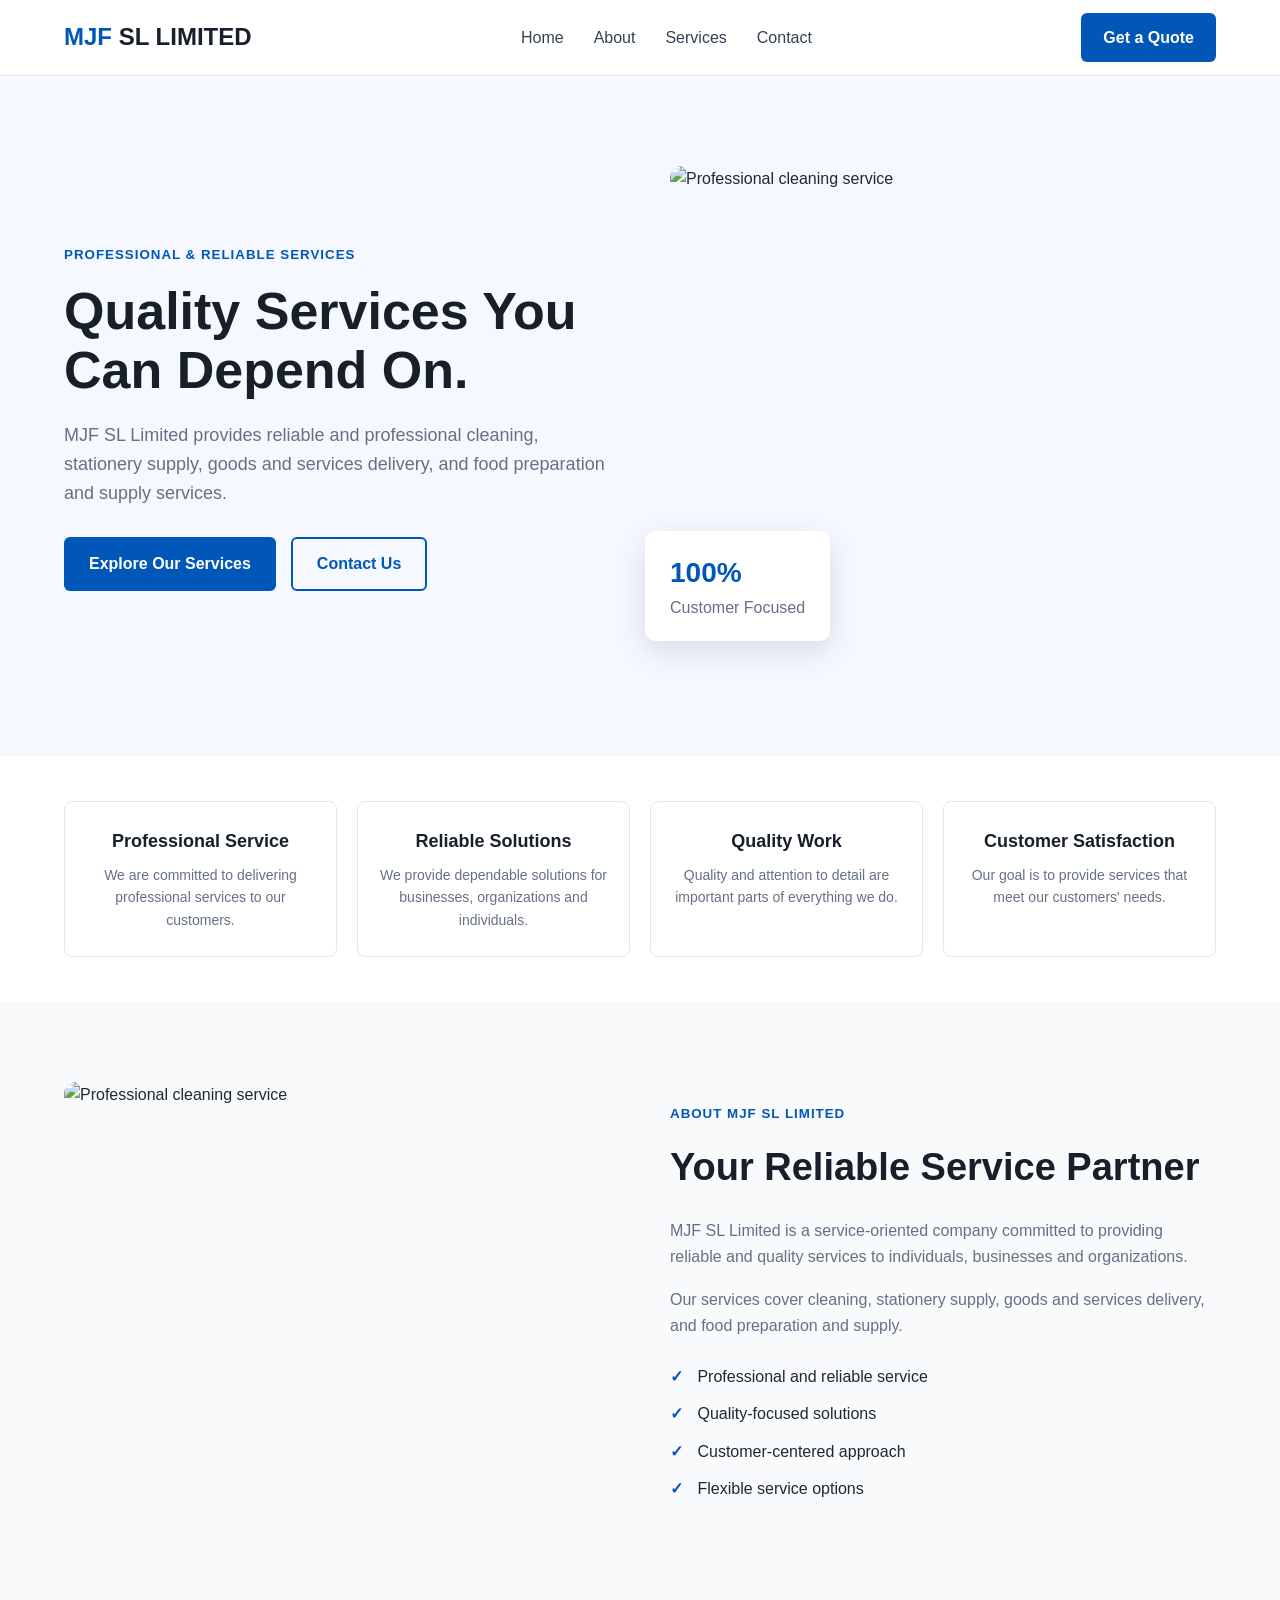
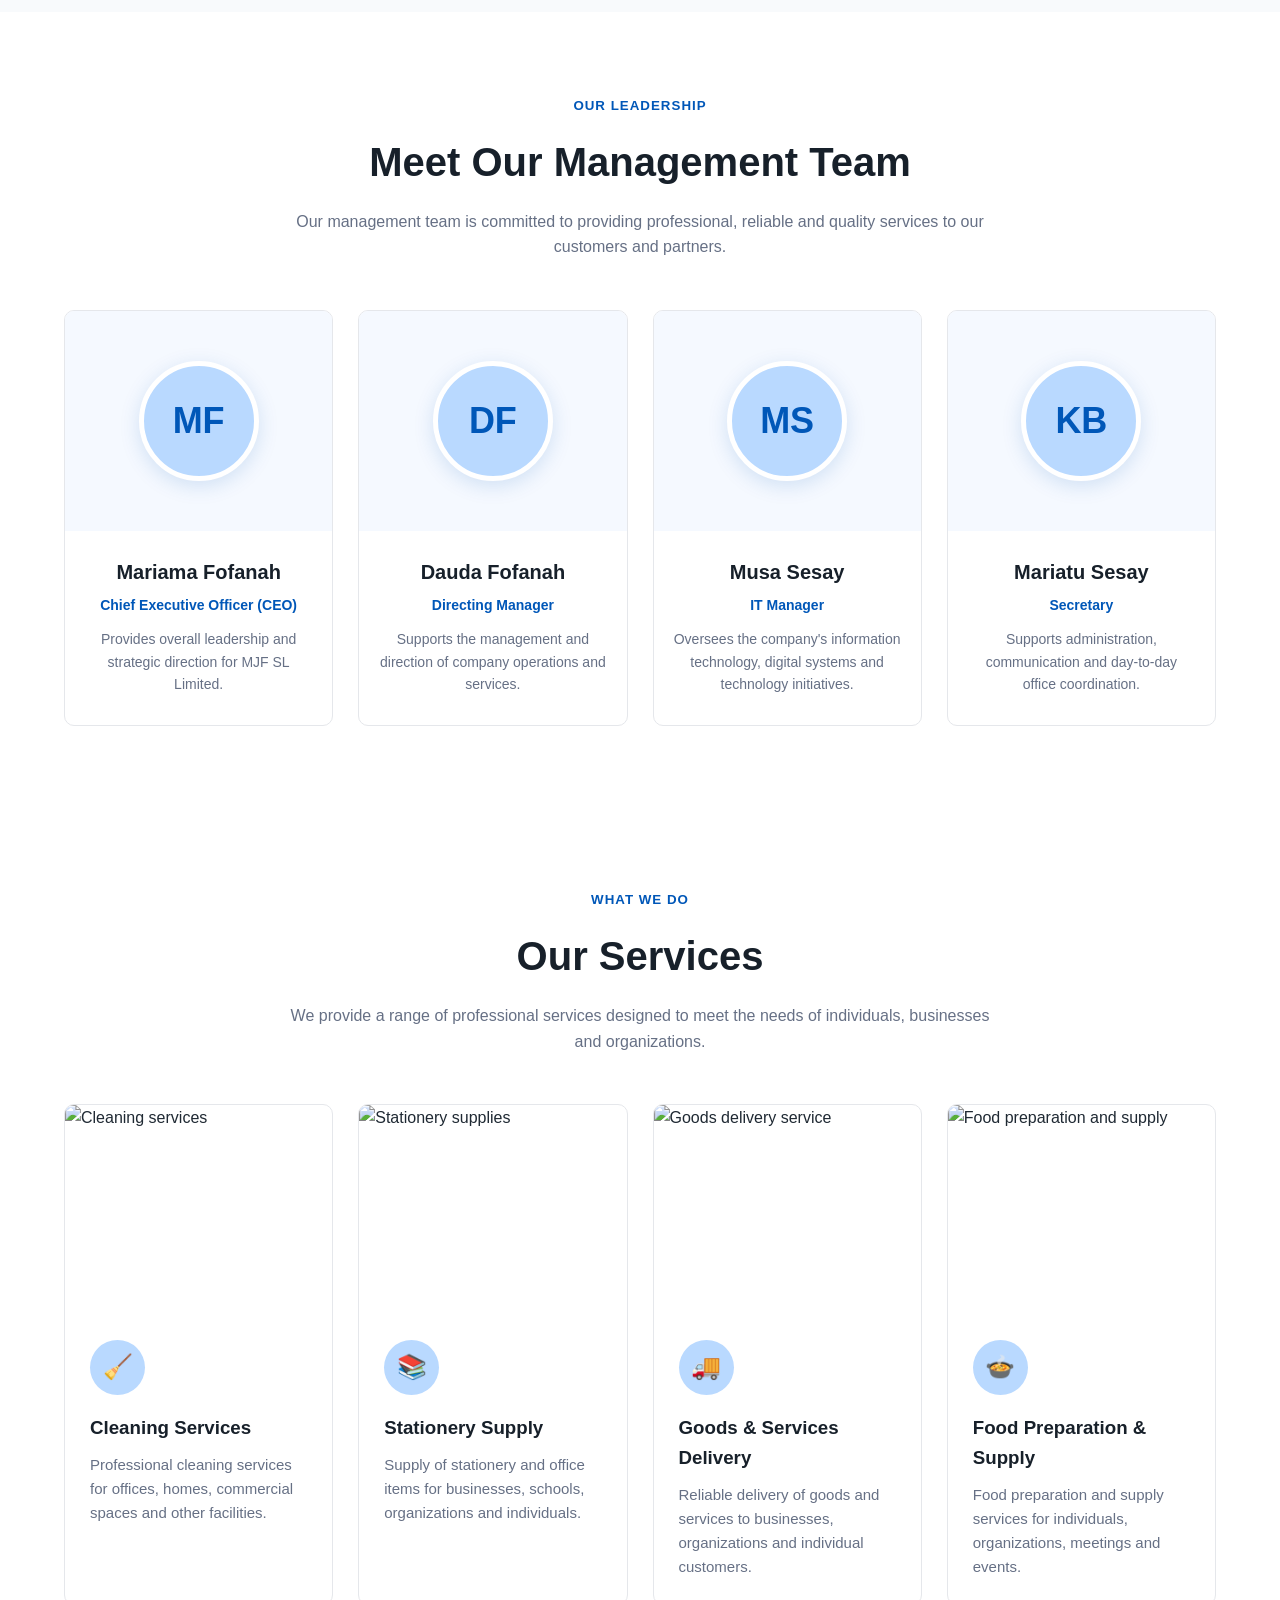
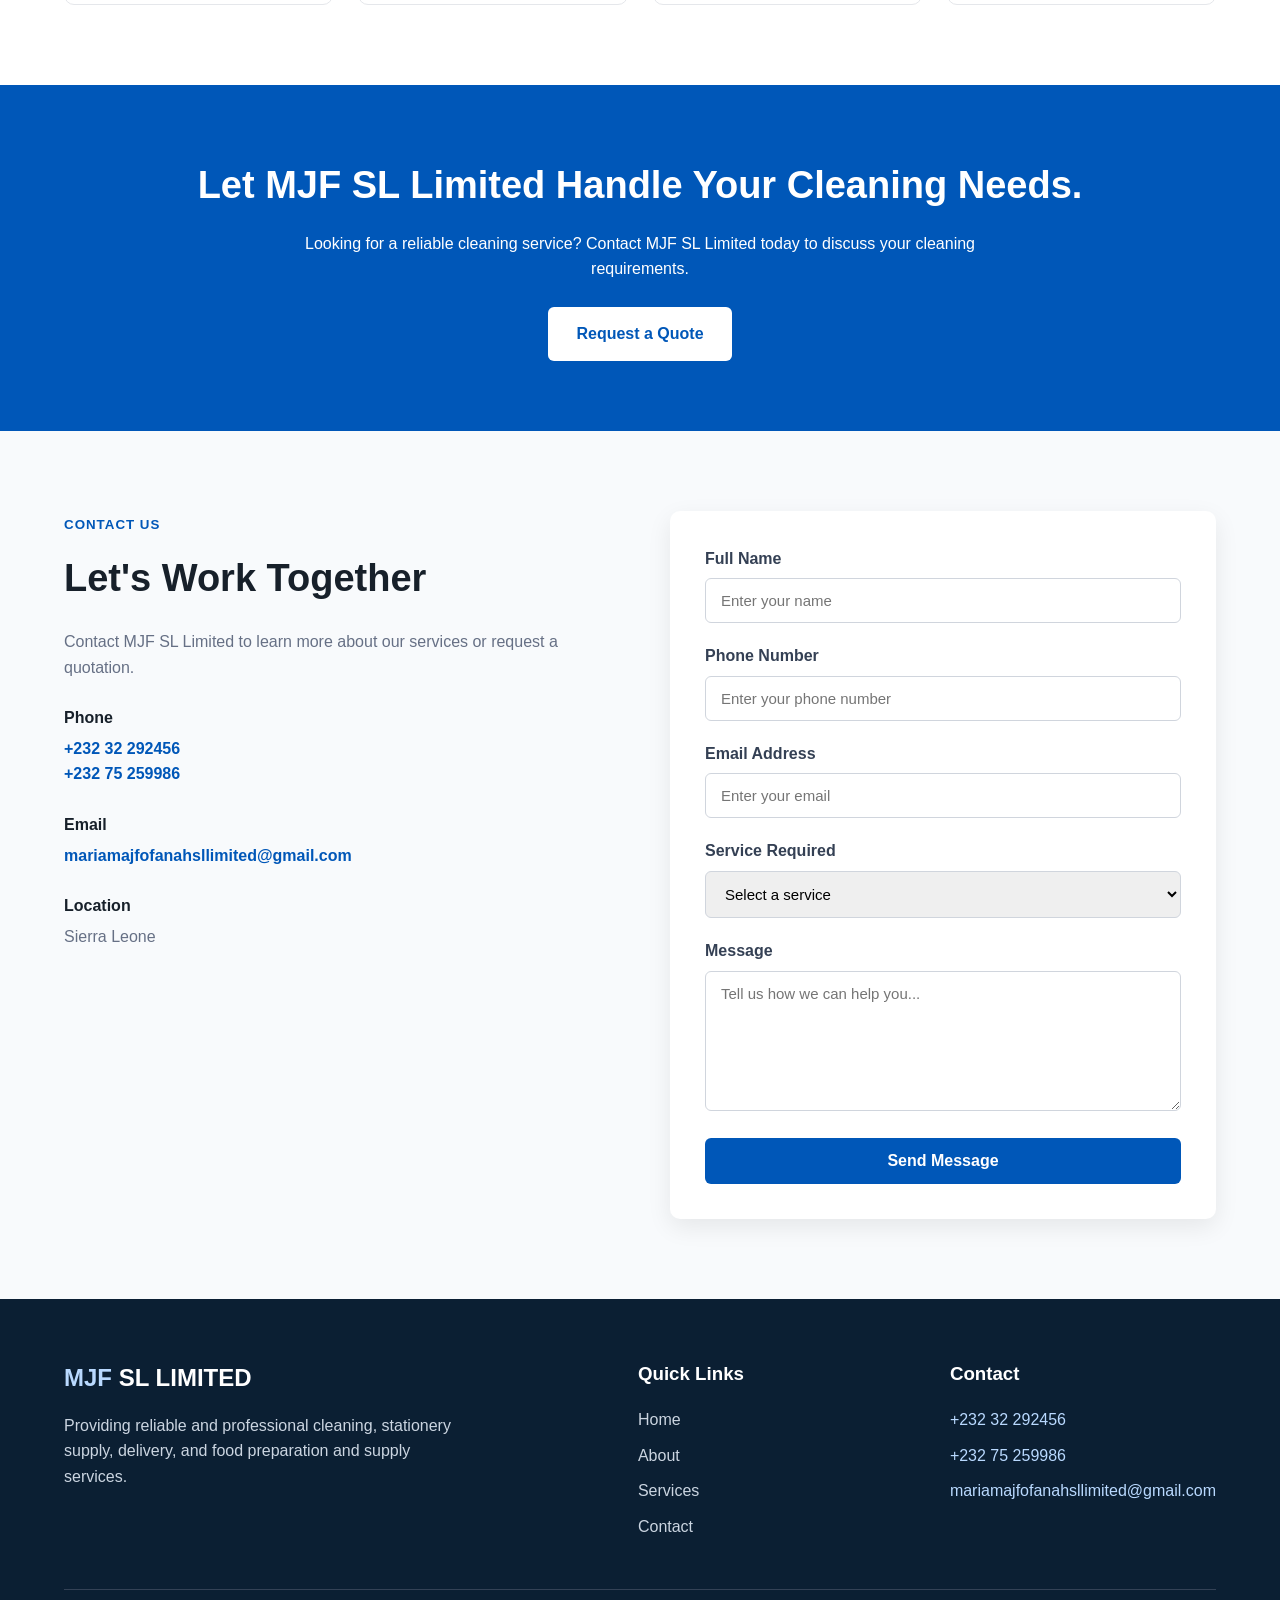
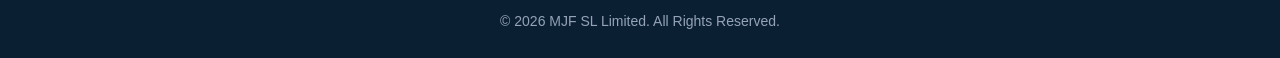
==== index.html @ 5b20e988 "my thrid commit" ====
<!DOCTYPE html>
<html lang="en">
<head>
    <meta charset="UTF-8">

    <meta name="viewport" content="width=device-width, initial-scale=1.0">

    <meta
        name="description"
        content="MJF SL Limited provides professional cleaning, stationery supply, goods delivery, and food preparation and supply services."
    >

    <title>MJF SL Limited | Professional Services</title>

    <link rel="stylesheet" href="styles/styles.css">
    <script src="js/script.js" defer></script>

</head>

<body>

    <!-- ================================
         HEADER
    ================================= -->

    <header>

        <nav class="navbar">

            <!-- Company Logo -->
            <a href="#home" class="logo">
                <span>MJF</span> SL LIMITED
            </a>


            <!-- Navigation Links -->
            <ul class="nav-links">

                <li>
                    <a href="#home">Home</a>
                </li>

                <li>
                    <a href="#about">About</a>
                </li>

                <li>
                    <a href="#services">Services</a>
                </li>

                <li>
                    <a href="#contact">Contact</a>
                </li>

            </ul>


            <!-- Get Quote Button -->
            <a href="#contact" class="nav-button">
                Get a Quote
            </a>


            <!-- Mobile Menu Button -->
            <div class="menu-toggle">
                ☰
            </div>

        </nav>

    </header>



    <!-- ================================
         HERO SECTION
    ================================= -->

    <section class="hero" id="home">

        <div class="hero-container">

            <!-- Hero Text -->

            <div class="hero-content">

                <small>
                    PROFESSIONAL & RELIABLE SERVICES
                </small>

                <h1>
                    Quality Services You Can Depend On.
                </h1>

                <p>
                    MJF SL Limited provides reliable and professional
                    cleaning, stationery supply, goods and services
                    delivery, and food preparation and supply services.
                </p>


                <div class="hero-buttons">

                    <a href="#services" class="primary-button">
                        Explore Our Services
                    </a>

                    <a href="#contact" class="secondary-button">
                        Contact Us
                    </a>

                </div>

            </div>


            <!-- Hero Image -->

            <div class="hero-image">

                <img
                    src="https://images.unsplash.com/photo-1581578731548-c64695cc6952?auto=format&fit=crop&w=900&q=80"
                    alt="Professional cleaning service"
                >

                <div class="experience-card">

                    <strong>
                        100%
                    </strong>

                    <span>
                        Customer Focused
                    </span>

                </div>

            </div>

        </div>

    </section>



    <!-- ================================
         TRUST SECTION
    ================================= -->

    <section class="trust-section">

        <div class="trust-container">

            <div class="trust-box">

                <h3>
                    Professional Service
                </h3>

                <p>
                    We are committed to delivering professional
                    services to our customers.
                </p>

            </div>


            <div class="trust-box">

                <h3>
                    Reliable Solutions
                </h3>

                <p>
                    We provide dependable solutions for businesses,
                    organizations and individuals.
                </p>

            </div>


            <div class="trust-box">

                <h3>
                    Quality Work
                </h3>

                <p>
                    Quality and attention to detail are important
                    parts of everything we do.
                </p>

            </div>


            <div class="trust-box">

                <h3>
                    Customer Satisfaction
                </h3>

                <p>
                    Our goal is to provide services that meet
                    our customers' needs.
                </p>

            </div>

        </div>

    </section>



    <!-- ================================
         ABOUT SECTION
    ================================= -->

    <section class="about" id="about">

        <div class="about-container">


            <!-- About Image -->

            <div class="about-image">

                <img
                    src="https://images.unsplash.com/photo-1527515637462-cff94eecc1ac?auto=format&fit=crop&w=900&q=80"
                    alt="Professional cleaning service"
                >

            </div>


            <!-- About Content -->

            <div class="about-content">

                <small>
                    ABOUT MJF SL LIMITED
                </small>

                <h2>
                    Your Reliable Service Partner
                </h2>

                <p>
                    MJF SL Limited is a service-oriented company
                    committed to providing reliable and quality
                    services to individuals, businesses and
                    organizations.
                </p>

                <p>
                    Our services cover cleaning, stationery supply,
                    goods and services delivery, and food preparation
                    and supply.
                </p>


                <ul class="about-list">

                    <li>
                        Professional and reliable service
                    </li>

                    <li>
                        Quality-focused solutions
                    </li>

                    <li>
                        Customer-centered approach
                    </li>

                    <li>
                        Flexible service options
                    </li>

                </ul>

            </div>

        </div>

    </section>

<!-- ================================
     LEADERSHIP TEAM SECTION
================================= -->

<section class="leadership" id="leadership">

    <div class="leadership-header">

        <small>
            OUR LEADERSHIP
        </small>

        <h2>
            Meet Our Management Team
        </h2>

        <p>
            Our management team is committed to providing
            professional, reliable and quality services to
            our customers and partners.
        </p>

    </div>


    <div class="leadership-grid">


        <!-- CEO -->

        <div class="leader-card">

            <div class="leader-image">
                <div class="leader-placeholder">
                    MF
                </div>
            </div>

            <div class="leader-content">

                <h3>
                    Mariama Fofanah
                </h3>

                <p class="leader-position">
                    Chief Executive Officer (CEO)
                </p>

                <p>
                    Provides overall leadership and strategic
                    direction for MJF SL Limited.
                </p>

            </div>

        </div>


        <!-- Directing Manager -->

        <div class="leader-card">

            <div class="leader-image">
                <div class="leader-placeholder">
                    DF
                </div>
            </div>

            <div class="leader-content">

                <h3>
                    Dauda Fofanah
                </h3>

                <p class="leader-position">
                    Directing Manager
                </p>

                <p>
                    Supports the management and direction of
                    company operations and services.
                </p>

            </div>

        </div>


        <!-- IT Manager -->

        <div class="leader-card">

            <div class="leader-image">
                <div class="leader-placeholder">
                    MS
                </div>
            </div>

            <div class="leader-content">

                <h3>
                    Musa Sesay
                </h3>

                <p class="leader-position">
                    IT Manager
                </p>

                <p>
                    Oversees the company's information technology,
                    digital systems and technology initiatives.
                </p>

            </div>

        </div>


        <!-- Secretary -->

        <div class="leader-card">

            <div class="leader-image">
                <div class="leader-placeholder">
                    KB
                </div>
            </div>

            <div class="leader-content">

                <h3>
                    Mariatu Sesay
                </h3>

                <p class="leader-position">
                    Secretary
                </p>

                <p>
                    Supports administration, communication and
                    day-to-day office coordination.
                </p>

            </div>

        </div>

    </div>

</section>

    <!-- ================================
         SERVICES SECTION
    ================================= -->

    <section class="services" id="services">


        <!-- Services Heading -->

        <div class="services-header">

            <small>
                WHAT WE DO
            </small>

            <h2>
                Our Services
            </h2>

            <p>
                We provide a range of professional services
                designed to meet the needs of individuals,
                businesses and organizations.
            </p>

        </div>


        <!-- Services Grid -->

        <div class="services-grid">


            <!-- Cleaning -->

            <div class="service-card">

                <img
                    src="https://images.unsplash.com/photo-1581578731548-c64695cc6952?auto=format&fit=crop&w=900&q=80"
                    alt="Cleaning services"
                >

                <div class="service-card-content">

                    <div class="service-icon">
                        🧹
                    </div>
                <a href="\services\cleaning.html">
                    <h3>
                        Cleaning Services
                    </h3>
                </a>

                    <p>
                        Professional cleaning services for
                        offices, homes, commercial spaces and
                        other facilities.
                    </p>

                </div>

            </div>



            <!-- Stationery -->

            <div class="service-card">

                <img
                    src="https://images.unsplash.com/photo-1456735190827-d1262f71b8a3?auto=format&fit=crop&w=900&q=80"
                    alt="Stationery supplies"
                >

                <div class="service-card-content">

                    <div class="service-icon">
                        📚
                    </div>

                    <h3>
                        Stationery Supply
                    </h3>

                    <p>
                        Supply of stationery and office items
                        for businesses, schools, organizations
                        and individuals.
                    </p>

                </div>

            </div>



            <!-- Delivery -->

            <div class="service-card">

                <img
                    src="https://images.unsplash.com/photo-1586528116493-da8b4e7f9b3c?auto=format&fit=crop&w=900&q=80"
                    alt="Goods delivery service"
                >

                <div class="service-card-content">

                    <div class="service-icon">
                        🚚
                    </div>

                    <h3>
                        Goods & Services Delivery
                    </h3>

                    <p>
                        Reliable delivery of goods and services
                        to businesses, organizations and
                        individual customers.
                    </p>

                </div>

            </div>



            <!-- Food -->

            <div class="service-card">

                <img
                    src="https://images.unsplash.com/photo-1547592180-85f173990554?auto=format&fit=crop&w=900&q=80"
                    alt="Food preparation and supply"
                >

                <div class="service-card-content">

                    <div class="service-icon">
                        🍲
                    </div>

                    <h3>
                        Food Preparation & Supply
                    </h3>

                    <p>
                        Food preparation and supply services
                        for individuals, organizations,
                        meetings and events.
                    </p>

                </div>

            </div>

        </div>

    </section>



    <!-- ================================
         CLEANING CTA
    ================================= -->

    <section class="cleaning-cta">

        <h2>
            Let MJF SL Limited Handle Your Cleaning Needs.
        </h2>

        <p>
            Looking for a reliable cleaning service?
            Contact MJF SL Limited today to discuss your
            cleaning requirements.
        </p>

        <a href="#contact" class="cta-button">
            Request a Quote
        </a>

    </section>



    <!-- ================================
         CONTACT SECTION
    ================================= -->

    <section class="contact" id="contact">

        <div class="contact-container">


            <!-- Contact Information -->

            <div class="contact-info">

                <small>
                    CONTACT US
                </small>

                <h2>
                    Let's Work Together
                </h2>

                <p>
                    Contact MJF SL Limited to learn more about
                    our services or request a quotation.
                </p>


                <!-- Phone -->

                <div class="contact-item">

                    <strong>
                        Phone
                    </strong>

                    <a href="tel:+23232292456">
                        +232 32 292456
                    </a>

                    <br>

                    <a href="tel:+23275259986">
                        +232 75 259986
                    </a>

                </div>


                <!-- Email -->

                <div class="contact-item">

                    <strong>
                        Email
                    </strong>

                    <a href="mailto:mariamajfofanahsllimited@gmail.com">
                        mariamajfofanahsllimited@gmail.com
                    </a>

                </div>


                <!-- Location -->

                <div class="contact-item">

                    <strong>
                        Location
                    </strong>

                    <p>
                        Sierra Leone
                    </p>

                </div>

            </div>



            <!-- Contact Form -->

            <div class="contact-form">

                <form id="contactForm">


                    <!-- Name -->

                    <div class="form-group">

                        <label for="name">
                            Full Name
                        </label>

                        <input
                            type="text"
                            id="name"
                            name="name"
                            placeholder="Enter your name"
                            required
                        >

                    </div>


                    <!-- Phone -->

                    <div class="form-group">

                        <label for="phone">
                            Phone Number
                        </label>

                        <input
                            type="tel"
                            id="phone"
                            name="phone"
                            placeholder="Enter your phone number"
                            required
                        >

                    </div>


                    <!-- Email -->

                    <div class="form-group">

                        <label for="email">
                            Email Address
                        </label>

                        <input
                            type="email"
                            id="email"
                            name="email"
                            placeholder="Enter your email"
                        >

                    </div>


                    <!-- Service -->

                    <div class="form-group">

                        <label for="service">
                            Service Required
                        </label>

                        <select
                            id="service"
                            name="service"
                            required
                        >

                            <option value="">
                                Select a service
                            </option>

                            <option value="cleaning">
                                Cleaning Services
                            </option>

                            <option value="stationery">
                                Stationery Supply
                            </option>

                            <option value="delivery">
                                Goods & Services Delivery
                            </option>

                            <option value="food">
                                Food Preparation & Supply
                            </option>

                        </select>

                    </div>


                    <!-- Message -->

                    <div class="form-group">

                        <label for="message">
                            Message
                        </label>

                        <textarea
                            id="message"
                            name="message"
                            placeholder="Tell us how we can help you..."
                            required
                        ></textarea>

                    </div>


                    <!-- Submit -->

                    <button
                        type="submit"
                        class="submit-button"
                    >
                        Send Message
                    </button>

                </form>

            </div>

        </div>

    </section>



    <!-- ================================
         FOOTER
    ================================= -->

    <footer>

        <div class="footer-container">


            <!-- Company -->

            <div>

                <div class="footer-logo">
                    <span>MJF</span> SL LIMITED
                </div>

                <p class="footer-description">
                    Providing reliable and professional
                    cleaning, stationery supply, delivery,
                    and food preparation and supply services.
                </p>

            </div>


            <!-- Quick Links -->

            <div class="footer-column">

                <h3>
                    Quick Links
                </h3>

                <ul>

                    <li>
                        <a href="#home">
                            Home
                        </a>
                    </li>

                    <li>
                        <a href="#about">
                            About
                        </a>
                    </li>

                    <li>
                        <a href="#services">
                            Services
                        </a>
                    </li>

                    <li>
                        <a href="#contact">
                            Contact
                        </a>
                    </li>

                </ul>

            </div>


            <!-- Contact -->

            <div class="footer-column">

                <h3>
                    Contact
                </h3>

                <p class="footer-contact">
                    <a href="tel:+23232292456">
                        +232 32 292456
                    </a>
                </p>

                <p class="footer-contact">
                    <a href="tel:+23275259986">
                        +232 75 259986
                    </a>
                </p>

                <p class="footer-contact">
                    <a href="mailto:mariamajfofanahsllimited@gmail.com">
                        mariamajfofanahsllimited@gmail.com
                    </a>
                </p>

            </div>

        </div>


        <!-- Footer Bottom -->

        <div class="footer-bottom">

            <p>
                © 2026 MJF SL Limited. All Rights Reserved.
            </p>

        </div>

    </footer>



    <!-- JavaScript -->

    <script src="js/script.js"></script>

</body>
</html>
---- styles/styles.css ----
/* ================================
   GENERAL SETTINGS
================================ */

* {
    margin: 0;
    padding: 0;
    box-sizing: border-box;
}

html {
    scroll-behavior: smooth;
}

body {
    font-family: Arial, Helvetica, sans-serif;
    color: #1f2933;
    background-color: #ffffff;
    line-height: 1.6;
}

a {
    text-decoration: none;
    color: inherit;
}

img {
    max-width: 100%;
    display: block;
}

.container {
    width: 90%;
    max-width: 1200px;
    margin: auto;
}

section {
    padding: 80px 0;
}

h1,
h2,
h3 {
    color: #17202a;
}

p {
    color: #667085;
}


/* ================================
   BUSINESS COLORS
================================ */

/*
Primary Blue: #0057B8
Dark Blue:    #004494
Light Blue:   #B9D9FF
*/


/* ================================
   HEADER
================================ */

header {
    background-color: #ffffff;
    border-bottom: 1px solid #e5e7eb;
    position: sticky;
    top: 0;
    z-index: 1000;
}

.navbar {
    width: 90%;
    max-width: 1200px;
    margin: auto;

    display: flex;
    align-items: center;
    justify-content: space-between;

    min-height: 75px;
}

.logo {
    font-size: 24px;
    font-weight: 800;
    color: #17202a;
}

.logo span {
    color: #0057B8;
}

.nav-links {
    list-style: none;

    display: flex;
    gap: 30px;
}

.nav-links a {
    color: #344054;
    font-weight: 500;
    transition: 0.3s;
}

.nav-links a:hover {
    color: #0057B8;
}

.nav-button {
    background-color: #0057B8;
    color: #ffffff;

    padding: 12px 22px;
    border-radius: 6px;

    font-weight: 600;

    transition: 0.3s;
}

.nav-button:hover {
    background-color: #004494;
}


/* ================================
   HERO SECTION
================================ */

.hero {
    background-color: #f5f9ff;
    padding: 90px 0;
}

.hero-container {
    width: 90%;
    max-width: 1200px;
    margin: auto;

    display: grid;
    grid-template-columns: 1fr 1fr;
    align-items: center;

    gap: 60px;
}

.hero-content small {
    color: #0057B8;
    font-weight: 700;
    letter-spacing: 1px;
}

.hero-content h1 {
    font-size: 52px;
    line-height: 1.15;
    margin: 15px 0 20px;
}

.hero-content p {
    font-size: 18px;
    max-width: 600px;
    margin-bottom: 30px;
}

.hero-buttons {
    display: flex;
    gap: 15px;
    flex-wrap: wrap;
}

.primary-button {
    background-color: #0057B8;
    color: #ffffff;

    padding: 14px 25px;
    border-radius: 6px;

    font-weight: 600;

    transition: 0.3s;
}

.primary-button:hover {
    background-color: #004494;
}

.secondary-button {
    border: 2px solid #0057B8;
    color: #0057B8;

    padding: 12px 24px;
    border-radius: 6px;

    font-weight: 600;

    transition: 0.3s;
}

.secondary-button:hover {
    background-color: #0057B8;
    color: #ffffff;
}


/* ================================
   HERO IMAGE
================================ */

.hero-image {
    position: relative;
}

.hero-image img {
    width: 100%;
    height: 500px;

    object-fit: cover;

    border-radius: 12px;
}

.experience-card {
    position: absolute;

    bottom: 25px;
    left: -25px;

    background-color: #ffffff;

    padding: 20px 25px;

    border-radius: 10px;

    box-shadow: 0 10px 30px rgba(0, 0, 0, 0.12);
}

.experience-card strong {
    display: block;

    font-size: 28px;
    color: #0057B8;
}

.experience-card span {
    color: #667085;
}


/* ================================
   TRUST SECTION
================================ */

.trust-section {
    background-color: #ffffff;
    padding: 45px 0;
}

.trust-container {
    width: 90%;
    max-width: 1200px;
    margin: auto;

    display: grid;
    grid-template-columns: repeat(4, 1fr);

    gap: 20px;
}

.trust-box {
    text-align: center;

    padding: 25px 15px;

    border: 1px solid #e5e7eb;
    border-radius: 8px;

    transition: 0.3s;
}

.trust-box:hover {
    border-color: #0057B8;
    transform: translateY(-5px);
}

.trust-box h3 {
    font-size: 18px;
    margin-bottom: 8px;
}

.trust-box p {
    font-size: 14px;
}


/* ================================
   ABOUT SECTION
================================ */

.about {
    background-color: #f8fafc;
}

.about-container {
    width: 90%;
    max-width: 1200px;
    margin: auto;

    display: grid;
    grid-template-columns: 1fr 1fr;

    gap: 60px;

    align-items: center;
}

.about-image img {
    width: 100%;
    height: 450px;

    object-fit: cover;

    border-radius: 12px;
}

.about-content small {
    color: #0057B8;

    font-weight: 700;
    letter-spacing: 1px;
}

.about-content h2 {
    font-size: 38px;

    margin: 12px 0 20px;
}

.about-content p {
    margin-bottom: 18px;
}

.about-list {
    list-style: none;
    margin-top: 25px;
}

.about-list li {
    margin-bottom: 12px;

    font-weight: 500;
}

.about-list li::before {
    content: "✓";

    color: #0057B8;

    font-weight: bold;

    margin-right: 10px;
}


/* ================================
   SERVICES SECTION
================================ */

.services-header {
    text-align: center;

    max-width: 700px;

    margin: 0 auto 50px;
}

.services-header small {
    color: #0057B8;

    font-weight: 700;
    letter-spacing: 1px;
}

.services-header h2 {
    font-size: 40px;

    margin: 12px 0 15px;
}

.services-grid {
    width: 90%;
    max-width: 1200px;
    margin: auto;

    display: grid;

    grid-template-columns: repeat(4, 1fr);

    gap: 25px;
}

.service-card {
    background-color: #ffffff;

    border: 1px solid #e5e7eb;

    border-radius: 10px;

    overflow: hidden;

    transition: 0.3s;
}

.service-card:hover {
    transform: translateY(-8px);

    border-color: #0057B8;

    box-shadow: 0 12px 30px rgba(0, 87, 184, 0.12);
}

.service-card img {
    width: 100%;
    height: 210px;

    object-fit: cover;
}

.service-card-content {
    padding: 25px;
}

.service-card-content h3 {
    margin-bottom: 10px;
}

.service-card-content p {
    font-size: 15px;
}


/* ================================
   SERVICE ICON
================================ */

.service-icon {
    width: 55px;
    height: 55px;

    background-color: #B9D9FF;

    color: #0057B8;

    border-radius: 50%;

    display: flex;
    align-items: center;
    justify-content: center;

    font-size: 24px;

    margin-bottom: 18px;
}


/* ================================
   CLEANING CTA SECTION
================================ */

.cleaning-cta {
    background-color: #0057B8;

    color: #ffffff;

    text-align: center;

    padding: 70px 20px;
}

.cleaning-cta h2 {
    color: #ffffff;

    font-size: 38px;

    margin-bottom: 15px;
}

.cleaning-cta p {
    color: #ffffff;

    max-width: 700px;

    margin: 0 auto 25px;
}

.cta-button {
    display: inline-block;

    background-color: #ffffff;

    color: #0057B8;

    padding: 14px 28px;

    border-radius: 6px;

    font-weight: 700;

    transition: 0.3s;
}

.cta-button:hover {
    background-color: #B9D9FF;

    color: #004494;
}


/* ================================
   CONTACT SECTION
================================ */

.contact {
    background-color: #f8fafc;
}

.contact-container {
    width: 90%;
    max-width: 1200px;

    margin: auto;

    display: grid;

    grid-template-columns: 1fr 1fr;

    gap: 60px;
}

.contact-info small {
    color: #0057B8;

    font-weight: 700;

    letter-spacing: 1px;
}

.contact-info h2 {
    font-size: 38px;

    margin: 12px 0 20px;
}

.contact-item {
    margin-top: 25px;
}

.contact-item strong {
    display: block;

    color: #17202a;

    margin-bottom: 5px;
}

.contact-item a {
    color: #0057B8;

    font-weight: 600;
}

.contact-item a:hover {
    color: #004494;
}


/* ================================
   CONTACT FORM
================================ */

.contact-form {
    background-color: #ffffff;

    padding: 35px;

    border-radius: 10px;

    box-shadow: 0 8px 25px rgba(0, 0, 0, 0.08);
}

.form-group {
    margin-bottom: 20px;
}

.form-group label {
    display: block;

    margin-bottom: 7px;

    font-weight: 600;

    color: #344054;
}

.form-group input,
.form-group select,
.form-group textarea {
    width: 100%;

    padding: 13px 15px;

    border: 1px solid #d0d5dd;

    border-radius: 6px;

    font-family: inherit;

    font-size: 15px;

    outline: none;

    transition: 0.3s;
}

.form-group input:focus,
.form-group select:focus,
.form-group textarea:focus {
    border-color: #0057B8;

    box-shadow: 0 0 0 3px rgba(0, 87, 184, 0.12);
}

.form-group textarea {
    min-height: 140px;

    resize: vertical;
}

.submit-button {
    width: 100%;

    border: none;

    background-color: #0057B8;

    color: #ffffff;

    padding: 14px;

    border-radius: 6px;

    font-size: 16px;

    font-weight: 700;

    cursor: pointer;

    transition: 0.3s;
}

.submit-button:hover {
    background-color: #004494;
}


/* ================================
   FOOTER
================================ */

footer {
    background-color: #0b1f33;

    color: #ffffff;

    padding: 60px 0 25px;
}

.footer-container {
    width: 90%;
    max-width: 1200px;

    margin: auto;

    display: grid;

    grid-template-columns: 2fr 1fr 1fr;

    gap: 50px;
}

.footer-logo {
    font-size: 24px;

    font-weight: 800;

    margin-bottom: 15px;
}

.footer-logo span {
    color: #B9D9FF;
}

.footer-description {
    color: #cbd5e1;

    max-width: 400px;
}

.footer-column h3 {
    color: #ffffff;

    margin-bottom: 18px;
}

.footer-column ul {
    list-style: none;
}

.footer-column ul li {
    margin-bottom: 10px;
}

.footer-column ul li a {
    color: #cbd5e1;

    transition: 0.3s;
}

.footer-column ul li a:hover {
    color: #B9D9FF;
}

.footer-contact {
    color: #cbd5e1;

    margin-bottom: 10px;
}

.footer-contact a {
    color: #B9D9FF;
}

.footer-bottom {
    width: 90%;
    max-width: 1200px;

    margin: 40px auto 0;

    padding-top: 20px;

    border-top: 1px solid #334155;

    text-align: center;
}

.footer-bottom p {
    color: #94a3b8;

    font-size: 14px;
}


/* ================================
   MOBILE NAVIGATION
================================ */

.menu-toggle {
    display: none;

    font-size: 28px;

    color: #0057B8;

    cursor: pointer;
}


/* ================================
   TABLET RESPONSIVE
================================ */

@media (max-width: 900px) {

    .nav-links {
        gap: 15px;
    }

    .hero-container {
        grid-template-columns: 1fr;

        text-align: center;
    }

    .hero-content p {
        margin-left: auto;
        margin-right: auto;
    }

    .hero-buttons {
        justify-content: center;
    }

    .hero-image {
        margin-top: 20px;
    }

    .trust-container {
        grid-template-columns: repeat(2, 1fr);
    }

    .about-container {
        grid-template-columns: 1fr;
    }

    .services-grid {
        grid-template-columns: repeat(2, 1fr);
    }

    .contact-container {
        grid-template-columns: 1fr;
    }

    .footer-container {
        grid-template-columns: 1fr 1fr;
    }
}


/* ================================
   MOBILE RESPONSIVE
================================ */

@media (max-width: 600px) {

    section {
        padding: 60px 0;
    }

    .navbar {
        min-height: 65px;
    }

    .logo {
        font-size: 20px;
    }

    .nav-button {
        display: none;
    }

    .nav-links {
        display: none;
    }

    .menu-toggle {
        display: block;
    }

    .hero {
        padding: 60px 0;
    }

    .hero-content h1 {
        font-size: 38px;
    }

    .hero-content p {
        font-size: 16px;
    }

    .hero-image img {
        height: 350px;
    }

    .experience-card {
        left: 15px;
        bottom: 15px;
    }

    .trust-container {
        grid-template-columns: 1fr;
    }

    .about-content h2 {
        font-size: 32px;
    }

    .about-image img {
        height: 350px;
    }

    .services-grid {
        grid-template-columns: 1fr;
    }

    .services-header h2 {
        font-size: 32px;
    }

    .cleaning-cta h2 {
        font-size: 30px;
    }

    .contact-info h2 {
        font-size: 32px;
    }

    .contact-form {
        padding: 25px 20px;
    }

    .footer-container {
        grid-template-columns: 1fr;
    }
}

/* ================================
   LEADERSHIP TEAM
================================ */

.leadership {
    background-color: #ffffff;
}

.leadership-header {
    width: 90%;
    max-width: 750px;

    margin: 0 auto 50px;

    text-align: center;
}

.leadership-header small {
    color: #0057B8;

    font-weight: 700;

    letter-spacing: 1px;
}

.leadership-header h2 {
    font-size: 40px;

    margin: 12px 0 15px;
}

.leadership-header p {
    font-size: 16px;
}


/* Leadership Grid */

.leadership-grid {
    width: 90%;
    max-width: 1200px;

    margin: auto;

    display: grid;

    grid-template-columns: repeat(4, 1fr);

    gap: 25px;
}


/* Leader Card */

.leader-card {
    background-color: #ffffff;

    border: 1px solid #e5e7eb;

    border-radius: 10px;

    overflow: hidden;

    text-align: center;

    transition: 0.3s;
}

.leader-card:hover {
    transform: translateY(-8px);

    border-color: #0057B8;

    box-shadow: 0 12px 30px rgba(0, 87, 184, 0.12);
}


/* Leader Image */

.leader-image {
    background-color: #f5f9ff;

    height: 220px;

    display: flex;

    align-items: center;

    justify-content: center;
}

.leader-placeholder {
    width: 120px;
    height: 120px;

    border-radius: 50%;

    background-color: #B9D9FF;

    color: #0057B8;

    display: flex;

    align-items: center;
    justify-content: center;

    font-size: 36px;

    font-weight: 700;

    border: 5px solid #ffffff;

    box-shadow: 0 5px 20px rgba(0, 87, 184, 0.15);
}


/* Leader Information */

.leader-content {
    padding: 25px 20px 30px;
}

.leader-content h3 {
    font-size: 20px;

    margin-bottom: 6px;
}

.leader-position {
    color: #0057B8 !important;

    font-weight: 700;

    font-size: 14px;

    margin-bottom: 12px;
}

.leader-content p:last-child {
    font-size: 14px;

    line-height: 1.6;
}


/* Leadership Mobile */

@media (max-width: 900px) {

    .leadership-grid {
        grid-template-columns: repeat(2, 1fr);
    }

}


@media (max-width: 600px) {

    .leadership-header h2 {
        font-size: 32px;
    }

    .leadership-grid {
        grid-template-columns: 1fr;
    }

}
/* =====================================
   MOBILE MENU
===================================== */

@media (max-width: 600px) {

    .nav-links.active {
        display: flex;

        position: absolute;

        top: 65px;
        left: 0;

        width: 100%;

        background-color: #0057B8;

        flex-direction: column;

        align-items: center;

        gap: 0;

        padding: 15px 0;

        box-shadow: 0 8px 20px rgba(0, 0, 0, 0.15);
    }


    .nav-links.active li {
        width: 100%;

        text-align: center;
    }


    .nav-links.active a {
        display: block;

        width: 100%;

        padding: 15px 20px;

        color: #ffffff;

        font-weight: 600;
    }


    .nav-links.active a:hover {
        background-color: #004494;

        color: #ffffff;
    }

}

/* =====================================
   SERVICE PAGE
===================================== */

.service-page-hero {
    background-color: #F5F9FF;
    padding: 80px 0;
}

.service-page-container {
    width: 90%;
    max-width: 1200px;
    margin: auto;

    display: grid;
    grid-template-columns: 1fr 1fr;

    gap: 60px;
    align-items: center;
}

.service-page-content small {
    color: #0057B8;
    font-weight: 700;
    letter-spacing: 1px;
}

.service-page-content h1 {
    font-size: 48px;
    line-height: 1.15;
    margin: 15px 0 20px;
}

.service-page-content p {
    font-size: 18px;
    margin-bottom: 30px;
}

.service-page-image img {
    width: 100%;
    height: 450px;

    object-fit: cover;

    border-radius: 12px;
}


/* =====================================
   SERVICE INTRODUCTION
===================================== */

.service-introduction {
    background-color: #ffffff;
}

.service-content-container {
    width: 90%;
    max-width: 1200px;

    margin: auto;

    display: grid;
    grid-template-columns: 1fr 1fr;

    gap: 60px;
}

.service-content-container small {
    color: #0057B8;
    font-weight: 700;
    letter-spacing: 1px;
}

.service-content-container h2 {
    font-size: 38px;
    margin-top: 12px;
}

.service-content-container p {
    margin-bottom: 18px;
}


/* =====================================
   CLEANING SERVICES
===================================== */

.cleaning-services {
    background-color: #F5F9FF;
}

.cleaning-service-grid {
    width: 90%;
    max-width: 1200px;

    margin: auto;

    display: grid;
    grid-template-columns: repeat(3, 1fr);

    gap: 25px;
}

.cleaning-service-card {
    background-color: #ffffff;

    padding: 30px;

    border-radius: 10px;

    border: 1px solid #e5e7eb;

    transition: 0.3s;
}

.cleaning-service-card:hover {
    transform: translateY(-7px);

    border-color: #0057B8;

    box-shadow: 0 12px 30px rgba(0, 87, 184, 0.12);
}

.cleaning-service-card h3 {
    margin-bottom: 10px;
}

.cleaning-service-card p {
    font-size: 15px;
}


/* =====================================
   WHY CHOOSE US
===================================== */

.why-cleaning {
    background-color: #ffffff;
}

.why-cleaning-container {
    width: 90%;
    max-width: 1200px;

    margin: auto;

    display: grid;
    grid-template-columns: 1fr 1fr;

    gap: 60px;

    align-items: center;
}

.why-cleaning-image img {
    width: 100%;
    height: 450px;

    object-fit: cover;

    border-radius: 12px;
}

.why-cleaning-content small {
    color: #0057B8;

    font-weight: 700;

    letter-spacing: 1px;
}

.why-cleaning-content h2 {
    font-size: 38px;

    margin: 12px 0 20px;
}

.why-cleaning-content p {
    margin-bottom: 20px;
}


/* =====================================
   SERVICE PAGE MOBILE
===================================== */

@media (max-width: 900px) {

    .service-page-container {
        grid-template-columns: 1fr;

        text-align: center;
    }

    .service-page-content p {
        margin-left: auto;
        margin-right: auto;
    }

    .service-page-image {
        margin-top: 20px;
    }

    .service-content-container {
        grid-template-columns: 1fr;
    }

    .cleaning-service-grid {
        grid-template-columns: repeat(2, 1fr);
    }

    .why-cleaning-container {
        grid-template-columns: 1fr;
    }

}


@media (max-width: 600px) {

    .service-page-hero {
        padding: 60px 0;
    }

    .service-page-content h1 {
        font-size: 36px;
    }

    .service-page-content p {
        font-size: 16px;
    }

    .service-page-image img {
        height: 350px;
    }

    .service-content-container h2 {
        font-size: 30px;
    }

    .cleaning-service-grid {
        grid-template-columns: 1fr;
    }

    .why-cleaning-content h2 {
        font-size: 30px;
    }

    .why-cleaning-image img {
        height: 350px;
    }

}
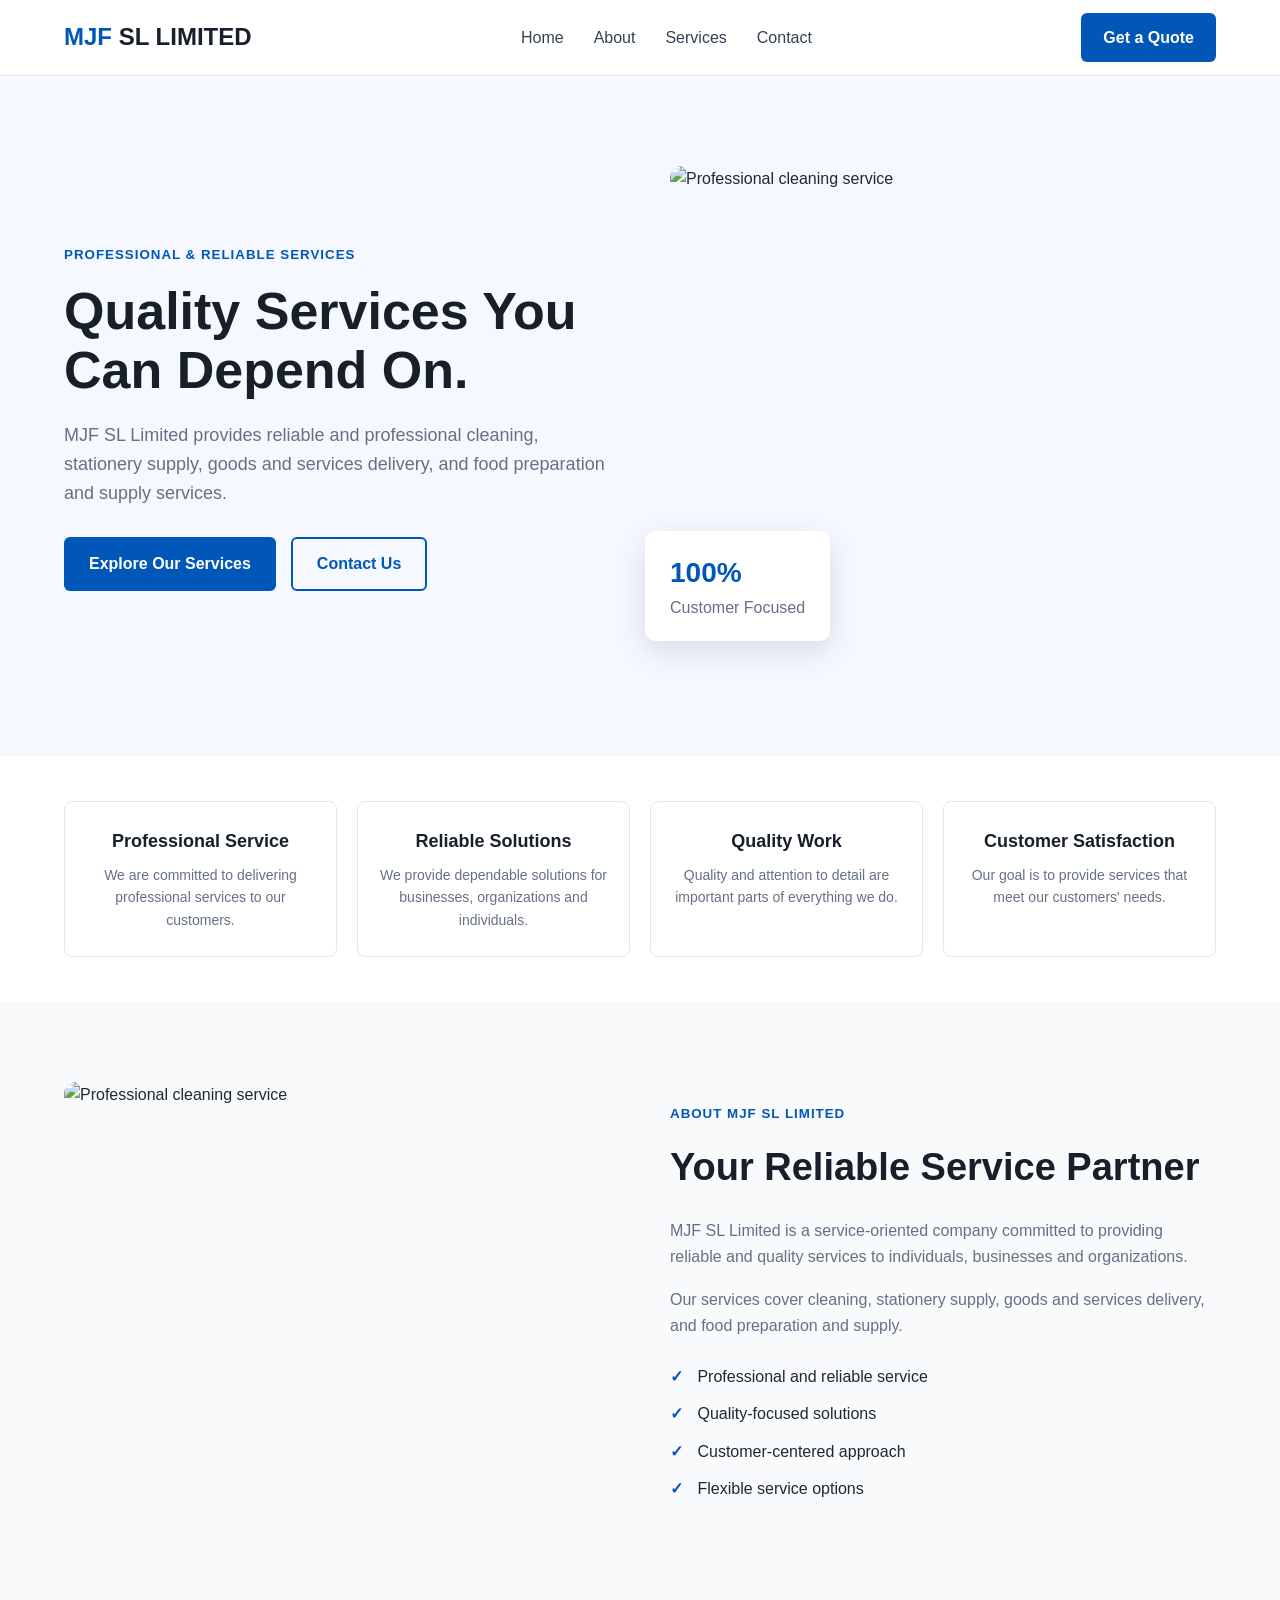
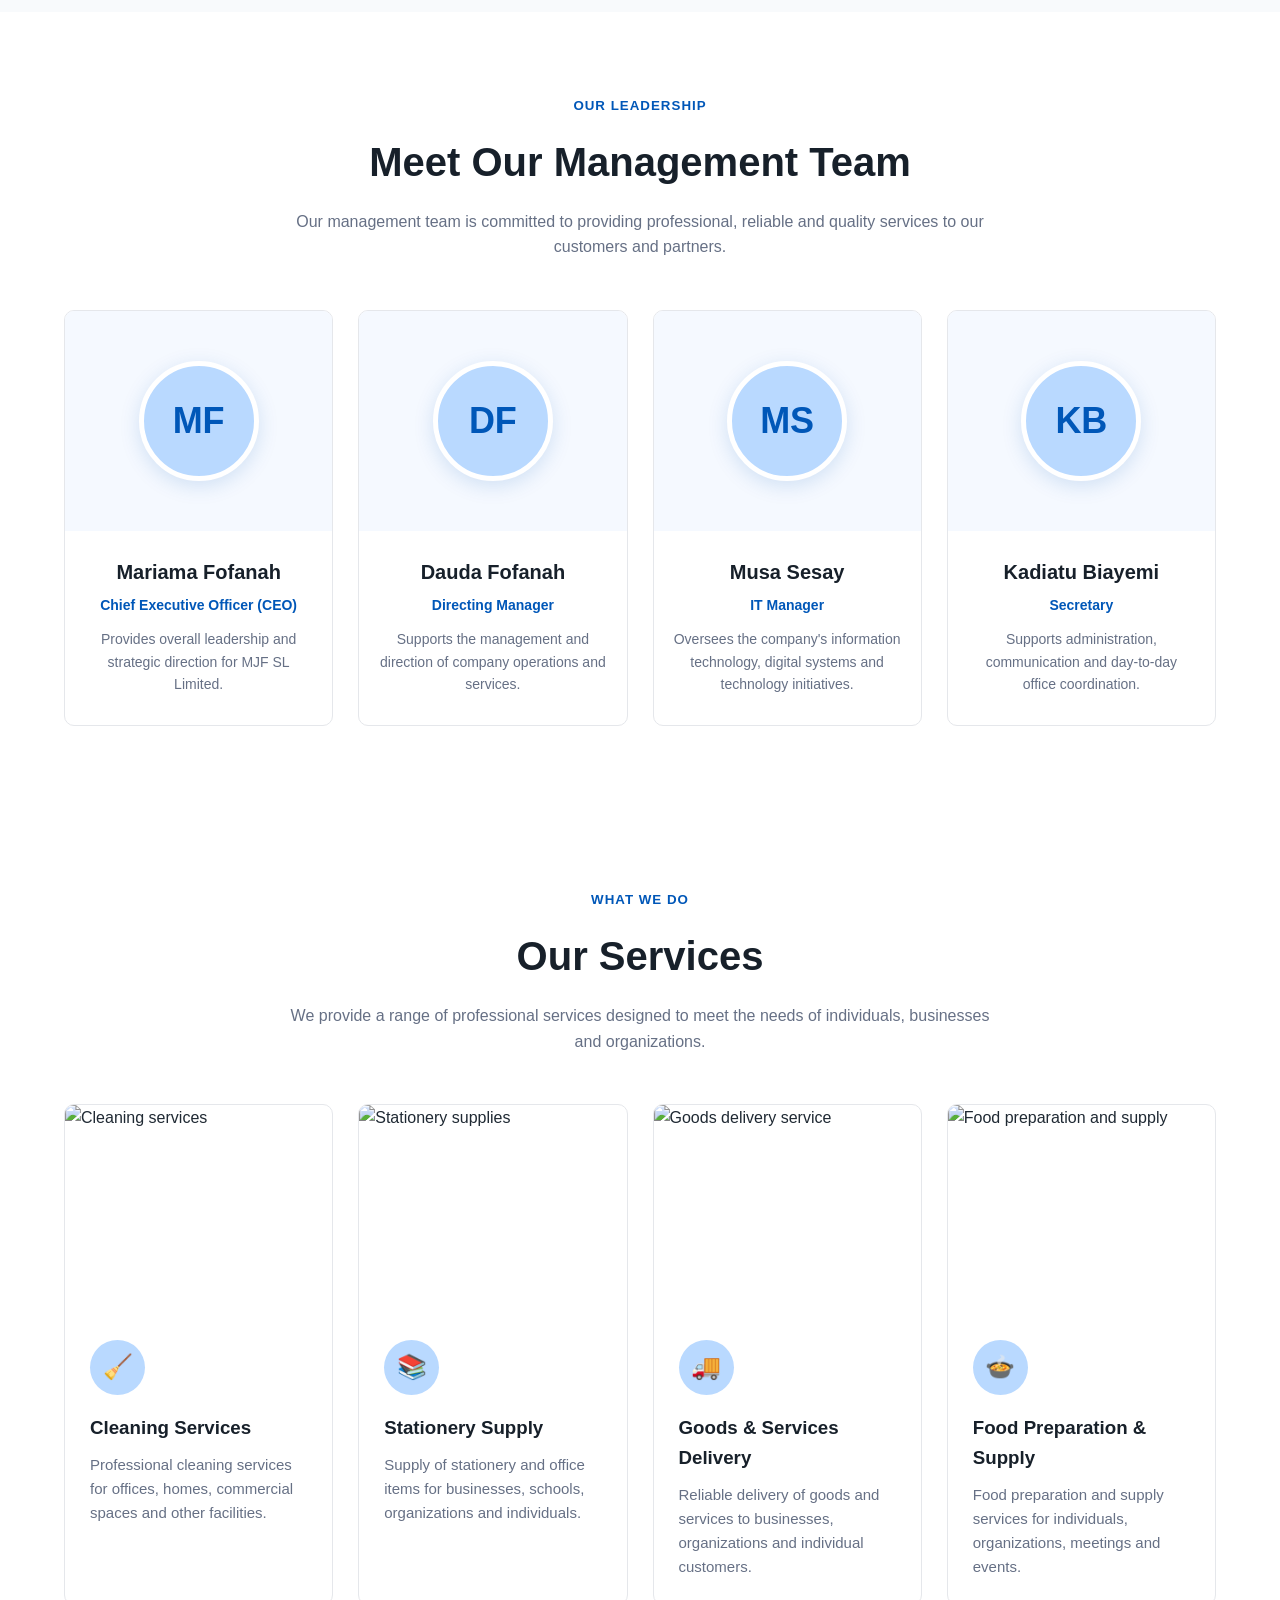
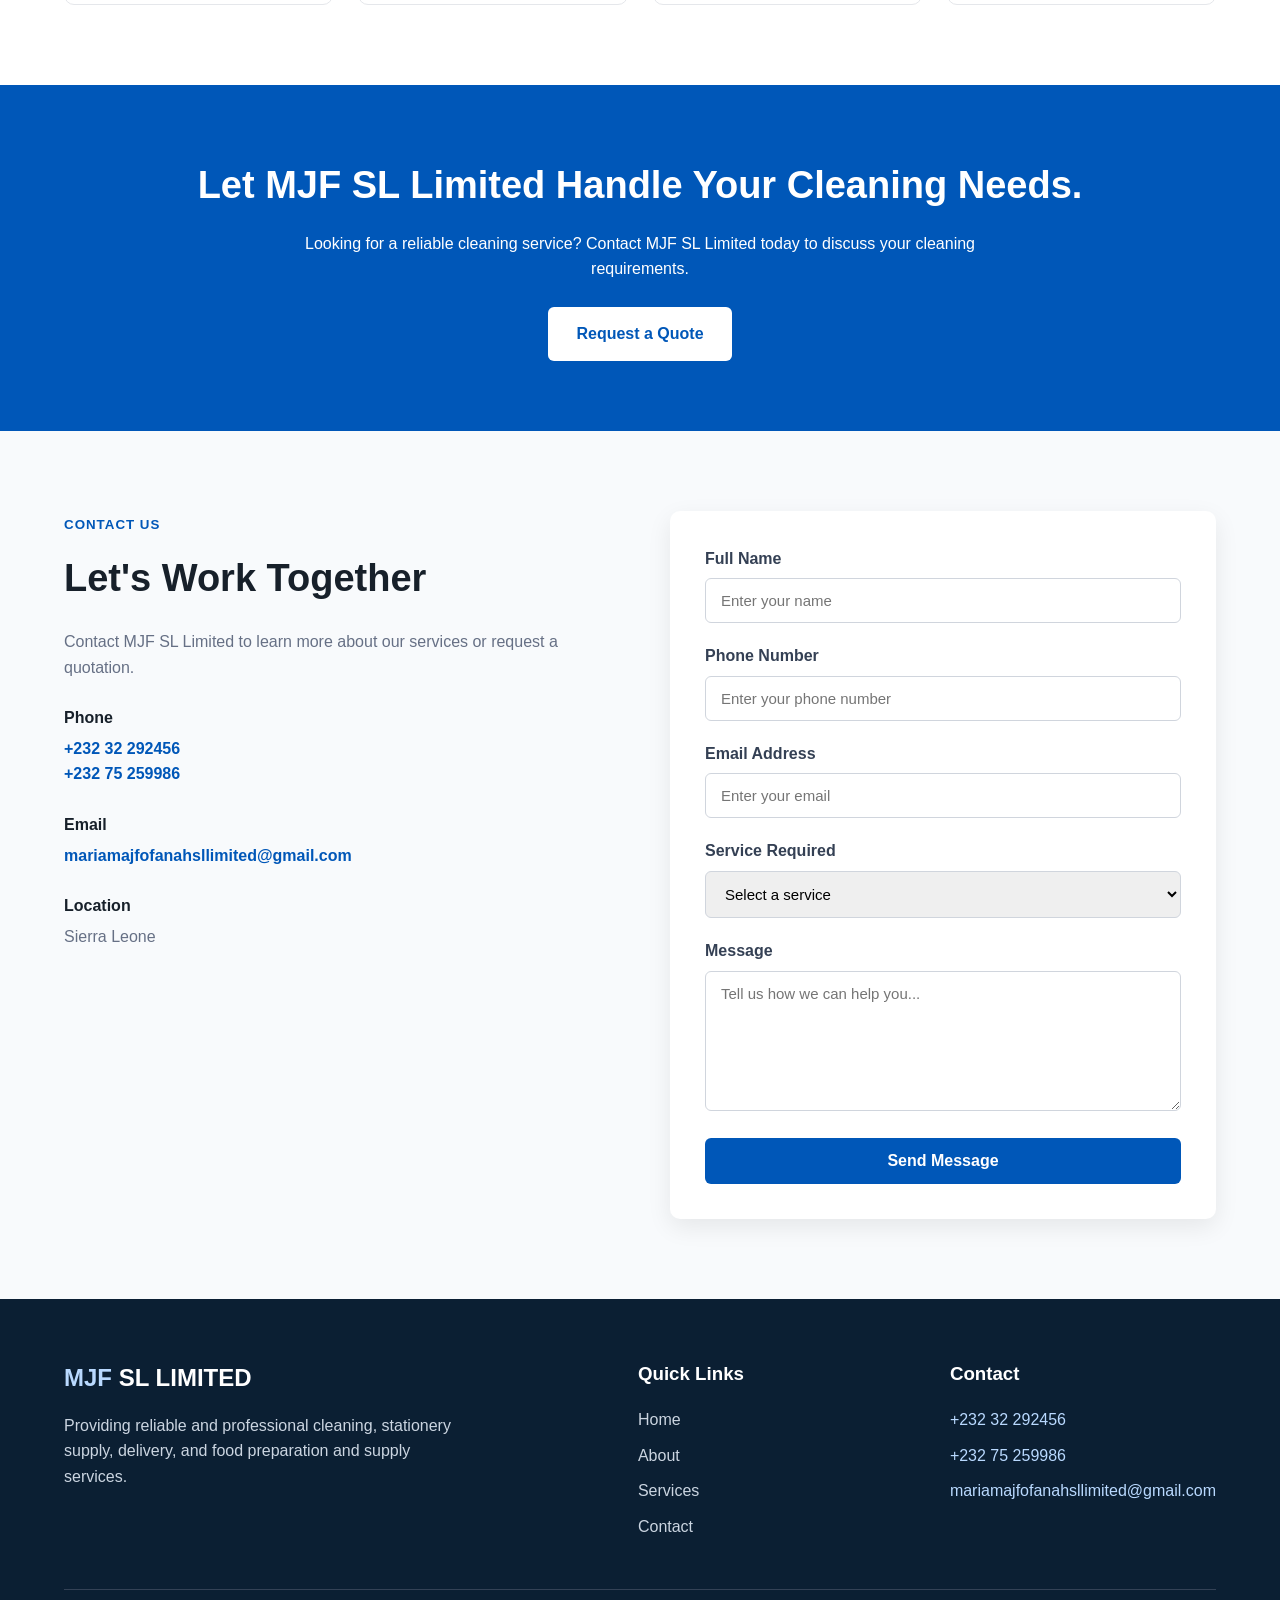
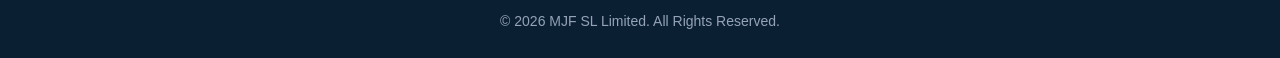
==== commit 89f29b1a: "third-commit" ====
--- a/index.html
+++ b/index.html
@@ -416,7 +416,7 @@
             <div class="leader-content">
 
                 <h3>
-                    Mariatu Sesay
+                    Kadiatu Biayemi
                 </h3>
 
                 <p class="leader-position">
